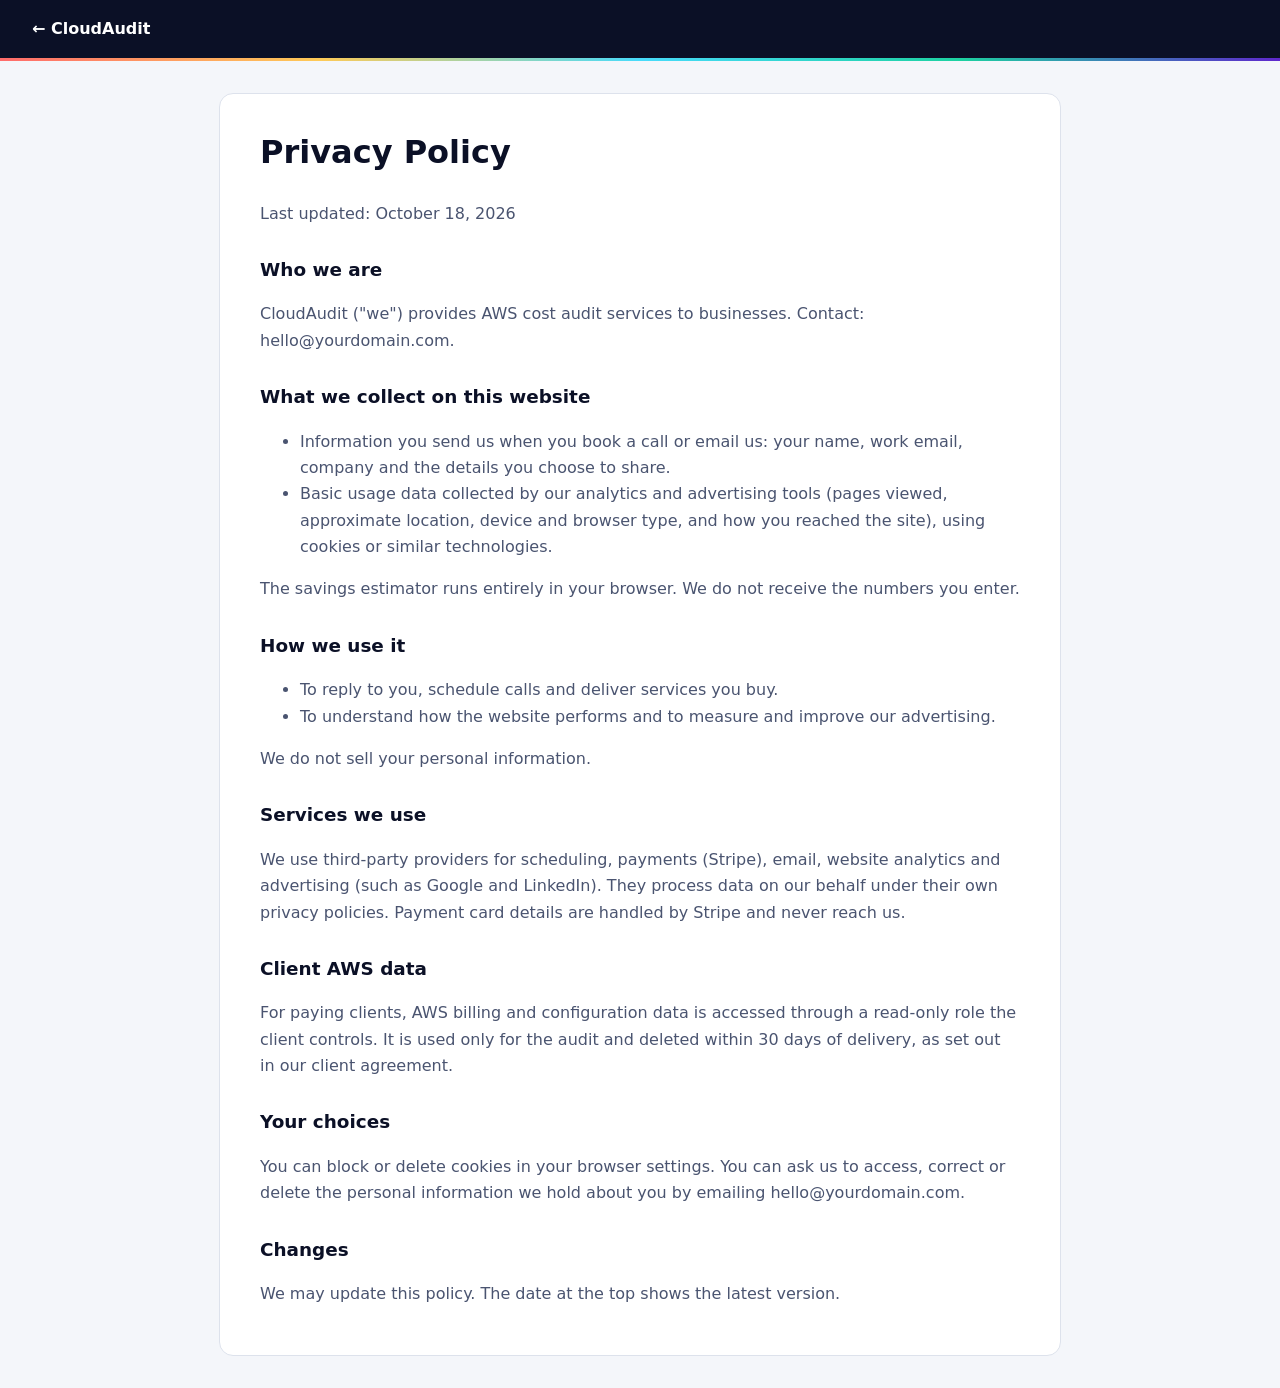
==== public/privacy.html @ 5c12034c "Launch CloudAudit website Static landing page (EN/FR/ES, savings estimator, pricing), privacy policy" ====
<!doctype html>
<html lang="en">
<head>
<meta charset="utf-8">
<meta name="viewport" content="width=device-width, initial-scale=1">
<title>Privacy Policy | CloudAudit</title>
<meta name="robots" content="noindex">
<link rel="icon" href="favicon.svg" type="image/svg+xml">
<style>
:root { --bg: #f4f6fa; --surface: #fff; --ink: #0b1026; --soft: #4a5470; --line: #dde2ec; --navy: #0b1026; }
@media (prefers-color-scheme: dark) { :root { --bg: #080c1f; --surface: #111836; --ink: #eef1f8; --soft: #a7b0c8; --line: #252f57; --navy: #0d1330; color-scheme: dark; } }
body { margin: 0; background: var(--bg); color: var(--ink); font-family: "Segoe UI", system-ui, -apple-system, Roboto, Arial, sans-serif; line-height: 1.65; }
header { background: var(--navy); color: #fff; padding: 16px clamp(16px, 4vw, 32px); border-bottom: 3px solid transparent; border-image: linear-gradient(90deg, #ff6b6b, #feca57, #48dbfb, #1dd1a1, #5f27cd) 1; }
header a { color: #fff; font-weight: 700; text-decoration: none; }
main { max-width: 760px; margin: 32px auto; padding: 32px clamp(16px, 4vw, 40px); background: var(--surface); border: 1px solid var(--line); border-radius: 14px; }
h1 { margin-top: 0; font-size: 2rem; } h2 { font-size: 1.15rem; margin-top: 28px; }
p, li { color: var(--soft); }
a { color: inherit; }
</style>
</head>
<body>
<header><a href="index.html">← CloudAudit</a></header>
<main>
<h1>Privacy Policy</h1>
<p>Last updated: October 18, 2026</p>

<h2>Who we are</h2>
<p>CloudAudit ("we") provides AWS cost audit services to businesses. Contact: hello@yourdomain.com.</p>

<h2>What we collect on this website</h2>
<ul>
<li>Information you send us when you book a call or email us: your name, work email, company and the details you choose to share.</li>
<li>Basic usage data collected by our analytics and advertising tools (pages viewed, approximate location, device and browser type, and how you reached the site), using cookies or similar technologies.</li>
</ul>
<p>The savings estimator runs entirely in your browser. We do not receive the numbers you enter.</p>

<h2>How we use it</h2>
<ul>
<li>To reply to you, schedule calls and deliver services you buy.</li>
<li>To understand how the website performs and to measure and improve our advertising.</li>
</ul>
<p>We do not sell your personal information.</p>

<h2>Services we use</h2>
<p>We use third-party providers for scheduling, payments (Stripe), email, website analytics and advertising (such as Google and LinkedIn). They process data on our behalf under their own privacy policies. Payment card details are handled by Stripe and never reach us.</p>

<h2>Client AWS data</h2>
<p>For paying clients, AWS billing and configuration data is accessed through a read-only role the client controls. It is used only for the audit and deleted within 30 days of delivery, as set out in our client agreement.</p>

<h2>Your choices</h2>
<p>You can block or delete cookies in your browser settings. You can ask us to access, correct or delete the personal information we hold about you by emailing hello@yourdomain.com.</p>

<h2>Changes</h2>
<p>We may update this policy. The date at the top shows the latest version.</p>
</main>
</body>
</html>
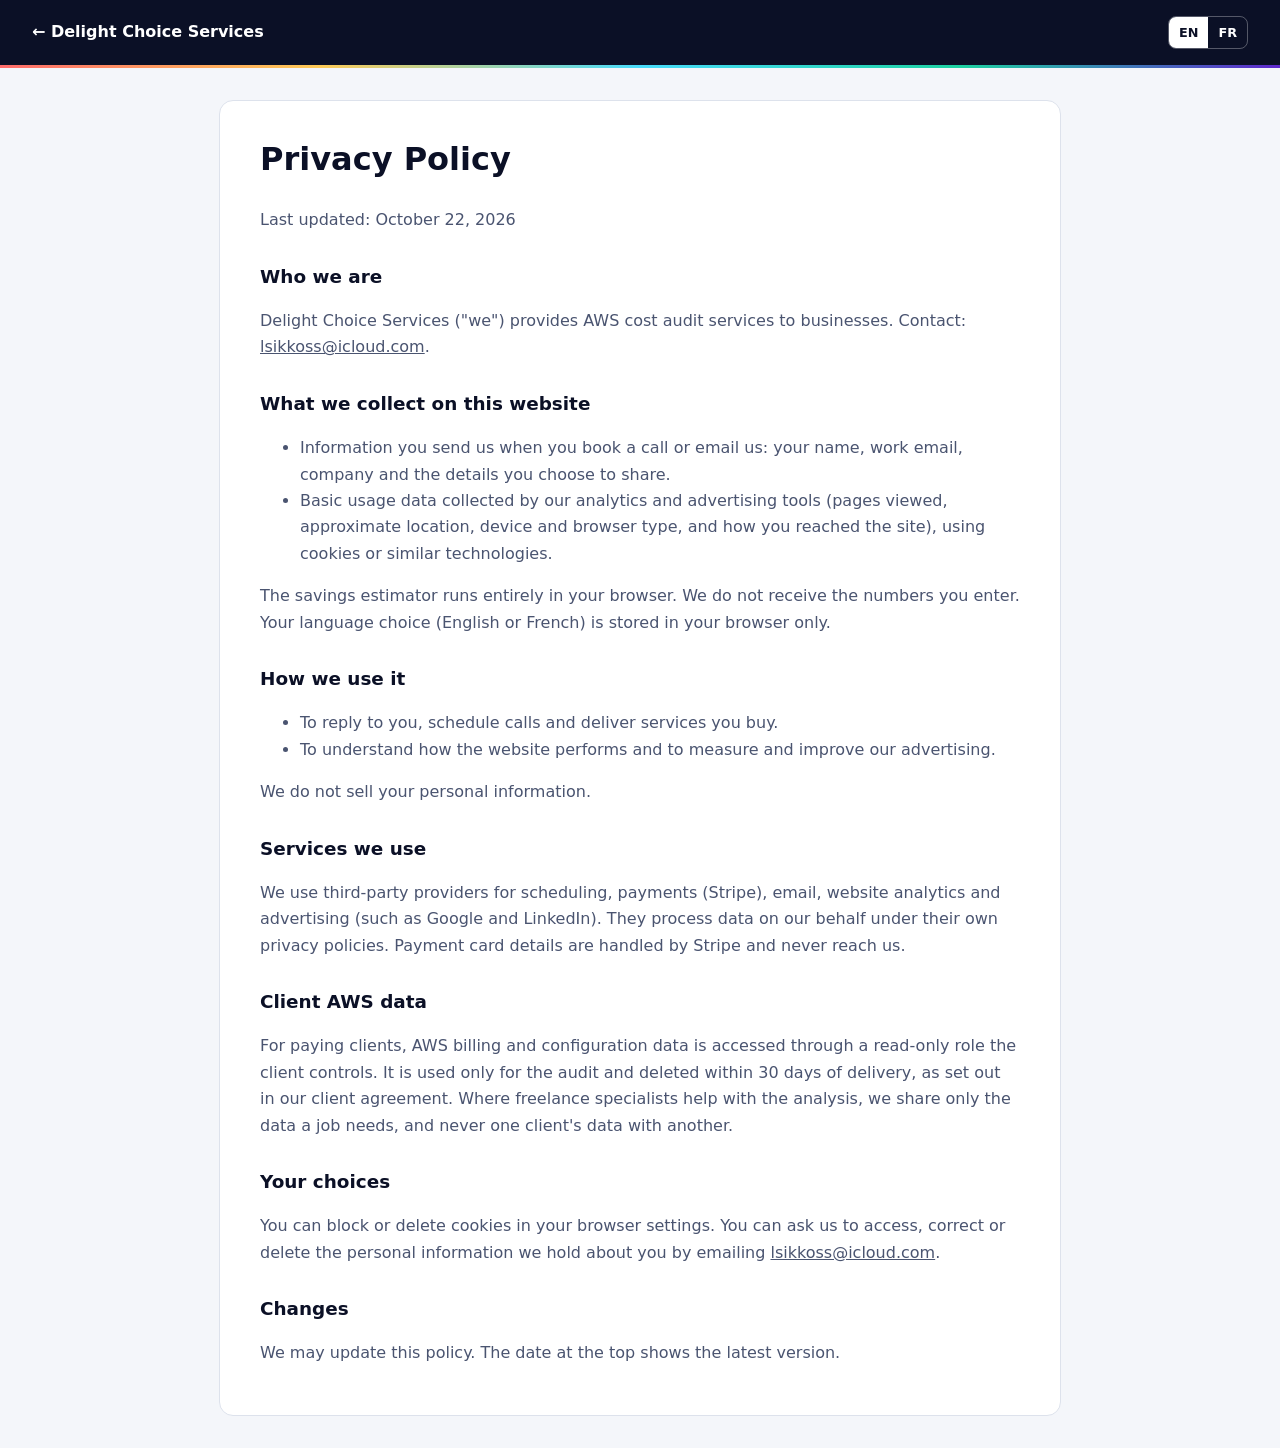
==== commit ee4a52d2: "Rebrand to Delight Choice Services, fix example numbers, add trust page and EN/FR - Rename to Deligh" ====
--- a/public/privacy.html
+++ b/public/privacy.html
@@ -3,7 +3,7 @@
 <head>
 <meta charset="utf-8">
 <meta name="viewport" content="width=device-width, initial-scale=1">
-<title>Privacy Policy | CloudAudit</title>
+<title>Privacy Policy | Delight Choice Services</title>
 <meta name="robots" content="noindex">
 <link rel="icon" href="favicon.svg" type="image/svg+xml">
 <style>
@@ -11,7 +11,12 @@
 @media (prefers-color-scheme: dark) { :root { --bg: #080c1f; --surface: #111836; --ink: #eef1f8; --soft: #a7b0c8; --line: #252f57; --navy: #0d1330; color-scheme: dark; } }
 body { margin: 0; background: var(--bg); color: var(--ink); font-family: "Segoe UI", system-ui, -apple-system, Roboto, Arial, sans-serif; line-height: 1.65; }
 header { background: var(--navy); color: #fff; padding: 16px clamp(16px, 4vw, 32px); border-bottom: 3px solid transparent; border-image: linear-gradient(90deg, #ff6b6b, #feca57, #48dbfb, #1dd1a1, #5f27cd) 1; }
+header { display: flex; justify-content: space-between; align-items: center; gap: 12px; }
 header a { color: #fff; font-weight: 700; text-decoration: none; }
+.lang { display: flex; border: 1px solid rgba(255,255,255,.3); border-radius: 8px; overflow: hidden; }
+.lang button { padding: 5px 10px; border: 0; cursor: pointer; font: inherit; font-weight: 700; font-size: .8rem; background: transparent; color: #fff; }
+.lang button[aria-pressed="true"] { background: #fff; color: var(--navy); }
+[hidden] { display: none !important; }
 main { max-width: 760px; margin: 32px auto; padding: 32px clamp(16px, 4vw, 40px); background: var(--surface); border: 1px solid var(--line); border-radius: 14px; }
 h1 { margin-top: 0; font-size: 2rem; } h2 { font-size: 1.15rem; margin-top: 28px; }
 p, li { color: var(--soft); }
@@ -19,20 +24,27 @@
 </style>
 </head>
 <body>
-<header><a href="index.html">← CloudAudit</a></header>
+<header>
+  <a href="index.html">← Delight Choice Services</a>
+  <div class="lang" role="group" aria-label="Language">
+    <button type="button" data-lang="en" aria-pressed="true">EN</button>
+    <button type="button" data-lang="fr" aria-pressed="false">FR</button>
+  </div>
+</header>
 <main>
+<div data-lang-block="en">
 <h1>Privacy Policy</h1>
-<p>Last updated: October 18, 2026</p>
+<p>Last updated: October 22, 2026</p>
 
 <h2>Who we are</h2>
-<p>CloudAudit ("we") provides AWS cost audit services to businesses. Contact: hello@yourdomain.com.</p>
+<p>Delight Choice Services ("we") provides AWS cost audit services to businesses. Contact: <a href="mailto:lsikkoss@icloud.com">lsikkoss@icloud.com</a>.</p>
 
 <h2>What we collect on this website</h2>
 <ul>
 <li>Information you send us when you book a call or email us: your name, work email, company and the details you choose to share.</li>
 <li>Basic usage data collected by our analytics and advertising tools (pages viewed, approximate location, device and browser type, and how you reached the site), using cookies or similar technologies.</li>
 </ul>
-<p>The savings estimator runs entirely in your browser. We do not receive the numbers you enter.</p>
+<p>The savings estimator runs entirely in your browser. We do not receive the numbers you enter. Your language choice (English or French) is stored in your browser only.</p>
 
 <h2>How we use it</h2>
 <ul>
@@ -45,13 +57,61 @@
 <p>We use third-party providers for scheduling, payments (Stripe), email, website analytics and advertising (such as Google and LinkedIn). They process data on our behalf under their own privacy policies. Payment card details are handled by Stripe and never reach us.</p>
 
 <h2>Client AWS data</h2>
-<p>For paying clients, AWS billing and configuration data is accessed through a read-only role the client controls. It is used only for the audit and deleted within 30 days of delivery, as set out in our client agreement.</p>
+<p>For paying clients, AWS billing and configuration data is accessed through a read-only role the client controls. It is used only for the audit and deleted within 30 days of delivery, as set out in our client agreement. Where freelance specialists help with the analysis, we share only the data a job needs, and never one client's data with another.</p>
 
 <h2>Your choices</h2>
-<p>You can block or delete cookies in your browser settings. You can ask us to access, correct or delete the personal information we hold about you by emailing hello@yourdomain.com.</p>
+<p>You can block or delete cookies in your browser settings. You can ask us to access, correct or delete the personal information we hold about you by emailing <a href="mailto:lsikkoss@icloud.com">lsikkoss@icloud.com</a>.</p>
 
 <h2>Changes</h2>
 <p>We may update this policy. The date at the top shows the latest version.</p>
+</div>
+
+<div data-lang-block="fr" hidden>
+<h1>Politique de confidentialité</h1>
+<p>Dernière mise à jour : 22 octobre 2026</p>
+
+<h2>Qui nous sommes</h2>
+<p>Delight Choice Services (« nous ») fournit des audits de coûts AWS aux entreprises. Contact : <a href="mailto:lsikkoss@icloud.com">lsikkoss@icloud.com</a>.</p>
+
+<h2>Ce que nous collectons sur ce site</h2>
+<ul>
+<li>Les informations que vous nous envoyez lorsque vous réservez un appel ou nous écrivez : votre nom, votre courriel professionnel, votre entreprise et les détails que vous choisissez de partager.</li>
+<li>Des données d'usage de base collectées par nos outils d'analyse et de publicité (pages consultées, localisation approximative, type d'appareil et de navigateur, et provenance de votre visite), au moyen de témoins (cookies) ou de technologies similaires.</li>
+</ul>
+<p>L'outil d'estimation des économies fonctionne entièrement dans votre navigateur. Nous ne recevons pas les chiffres que vous saisissez. Votre choix de langue (anglais ou français) est conservé uniquement dans votre navigateur.</p>
+
+<h2>Comment nous l'utilisons</h2>
+<ul>
+<li>Pour vous répondre, planifier des appels et fournir les services que vous achetez.</li>
+<li>Pour comprendre les performances du site et mesurer et améliorer notre publicité.</li>
+</ul>
+<p>Nous ne vendons pas vos renseignements personnels.</p>
+
+<h2>Services que nous utilisons</h2>
+<p>Nous faisons appel à des fournisseurs tiers pour la planification, les paiements (Stripe), le courriel, l'analyse du site et la publicité (par exemple Google et LinkedIn). Ils traitent les données en notre nom selon leurs propres politiques de confidentialité. Les données de carte de paiement sont gérées par Stripe et ne nous parviennent jamais.</p>
+
+<h2>Données AWS des clients</h2>
+<p>Pour les clients payants, les données de facturation et de configuration AWS sont consultées au moyen d'un rôle en lecture seule que le client contrôle. Elles servent uniquement à l'audit et sont supprimées dans les 30 jours suivant la livraison, comme le prévoit notre contrat client. Lorsque des spécialistes indépendants participent à l'analyse, nous ne partageons que les données nécessaires à la mission, et jamais les données d'un client avec un autre.</p>
+
+<h2>Vos choix</h2>
+<p>Vous pouvez bloquer ou supprimer les témoins dans les paramètres de votre navigateur. Vous pouvez demander l'accès, la correction ou la suppression des renseignements personnels que nous détenons à votre sujet en écrivant à <a href="mailto:lsikkoss@icloud.com">lsikkoss@icloud.com</a>.</p>
+
+<h2>Modifications</h2>
+<p>Nous pouvons mettre à jour cette politique. La date en haut indique la dernière version.</p>
+</div>
 </main>
+<script>
+function setLang(l) {
+  if (l !== "fr") l = "en";
+  document.documentElement.lang = l;
+  document.querySelectorAll("[data-lang-block]").forEach(d => d.hidden = d.dataset.langBlock !== l);
+  document.querySelectorAll(".lang button").forEach(b => b.setAttribute("aria-pressed", String(b.dataset.lang === l)));
+  try { localStorage.setItem("site-lang", l); } catch (e) {}
+}
+document.querySelectorAll(".lang button").forEach(b => b.addEventListener("click", () => setLang(b.dataset.lang)));
+let saved = (navigator.language || "en").toLowerCase().startsWith("fr") ? "fr" : "en";
+try { saved = localStorage.getItem("site-lang") || saved; } catch (e) {}
+setLang(saved);
+</script>
 </body>
 </html>
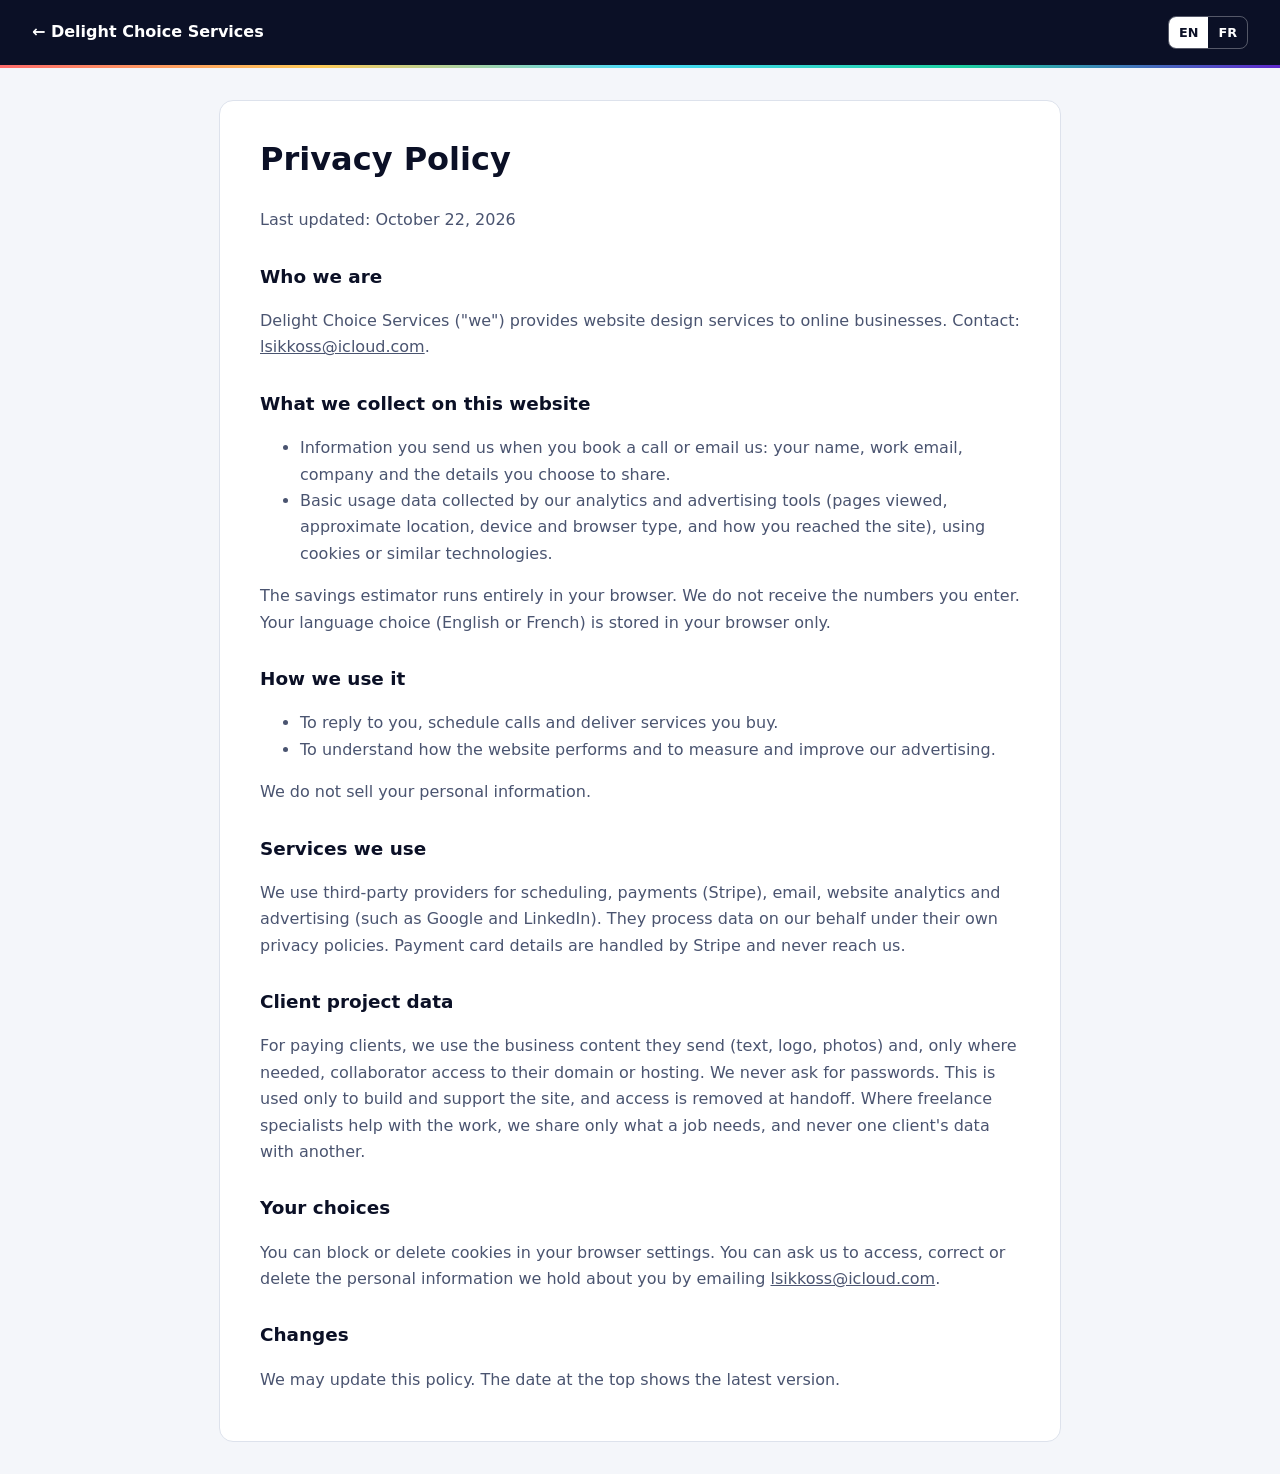
==== commit 693b69ef: "Pivot site to website design: packages, trust page, privacy, docs; remove AWS role files Co-Authored" ====
--- a/public/privacy.html
+++ b/public/privacy.html
@@ -37,7 +37,7 @@
 <p>Last updated: October 22, 2026</p>
 
 <h2>Who we are</h2>
-<p>Delight Choice Services ("we") provides AWS cost audit services to businesses. Contact: <a href="mailto:lsikkoss@icloud.com">lsikkoss@icloud.com</a>.</p>
+<p>Delight Choice Services ("we") provides website design services to online businesses. Contact: <a href="mailto:lsikkoss@icloud.com">lsikkoss@icloud.com</a>.</p>
 
 <h2>What we collect on this website</h2>
 <ul>
@@ -56,8 +56,8 @@
 <h2>Services we use</h2>
 <p>We use third-party providers for scheduling, payments (Stripe), email, website analytics and advertising (such as Google and LinkedIn). They process data on our behalf under their own privacy policies. Payment card details are handled by Stripe and never reach us.</p>
 
-<h2>Client AWS data</h2>
-<p>For paying clients, AWS billing and configuration data is accessed through a read-only role the client controls. It is used only for the audit and deleted within 30 days of delivery, as set out in our client agreement. Where freelance specialists help with the analysis, we share only the data a job needs, and never one client's data with another.</p>
+<h2>Client project data</h2>
+<p>For paying clients, we use the business content they send (text, logo, photos) and, only where needed, collaborator access to their domain or hosting. We never ask for passwords. This is used only to build and support the site, and access is removed at handoff. Where freelance specialists help with the work, we share only what a job needs, and never one client's data with another.</p>
 
 <h2>Your choices</h2>
 <p>You can block or delete cookies in your browser settings. You can ask us to access, correct or delete the personal information we hold about you by emailing <a href="mailto:lsikkoss@icloud.com">lsikkoss@icloud.com</a>.</p>
@@ -71,7 +71,7 @@
 <p>Dernière mise à jour : 22 octobre 2026</p>
 
 <h2>Qui nous sommes</h2>
-<p>Delight Choice Services (« nous ») fournit des audits de coûts AWS aux entreprises. Contact : <a href="mailto:lsikkoss@icloud.com">lsikkoss@icloud.com</a>.</p>
+<p>Delight Choice Services (« nous ») fournit des services de conception de sites web aux entreprises en ligne. Contact : <a href="mailto:lsikkoss@icloud.com">lsikkoss@icloud.com</a>.</p>
 
 <h2>Ce que nous collectons sur ce site</h2>
 <ul>
@@ -90,8 +90,8 @@
 <h2>Services que nous utilisons</h2>
 <p>Nous faisons appel à des fournisseurs tiers pour la planification, les paiements (Stripe), le courriel, l'analyse du site et la publicité (par exemple Google et LinkedIn). Ils traitent les données en notre nom selon leurs propres politiques de confidentialité. Les données de carte de paiement sont gérées par Stripe et ne nous parviennent jamais.</p>
 
-<h2>Données AWS des clients</h2>
-<p>Pour les clients payants, les données de facturation et de configuration AWS sont consultées au moyen d'un rôle en lecture seule que le client contrôle. Elles servent uniquement à l'audit et sont supprimées dans les 30 jours suivant la livraison, comme le prévoit notre contrat client. Lorsque des spécialistes indépendants participent à l'analyse, nous ne partageons que les données nécessaires à la mission, et jamais les données d'un client avec un autre.</p>
+<h2>Données de projet des clients</h2>
+<p>Pour les clients payants, nous utilisons le contenu d'entreprise qu'ils nous envoient (textes, logo, photos) et, seulement au besoin, un accès de collaborateur à leur domaine ou hébergement. Nous ne demandons jamais de mots de passe. Ces données servent uniquement à construire et à soutenir le site, et l'accès est retiré à la remise. Lorsque des spécialistes indépendants participent au travail, nous ne partageons que ce dont une tâche a besoin, et jamais les données d'un client avec un autre.</p>
 
 <h2>Vos choix</h2>
 <p>Vous pouvez bloquer ou supprimer les témoins dans les paramètres de votre navigateur. Vous pouvez demander l'accès, la correction ou la suppression des renseignements personnels que nous détenons à votre sujet en écrivant à <a href="mailto:lsikkoss@icloud.com">lsikkoss@icloud.com</a>.</p>
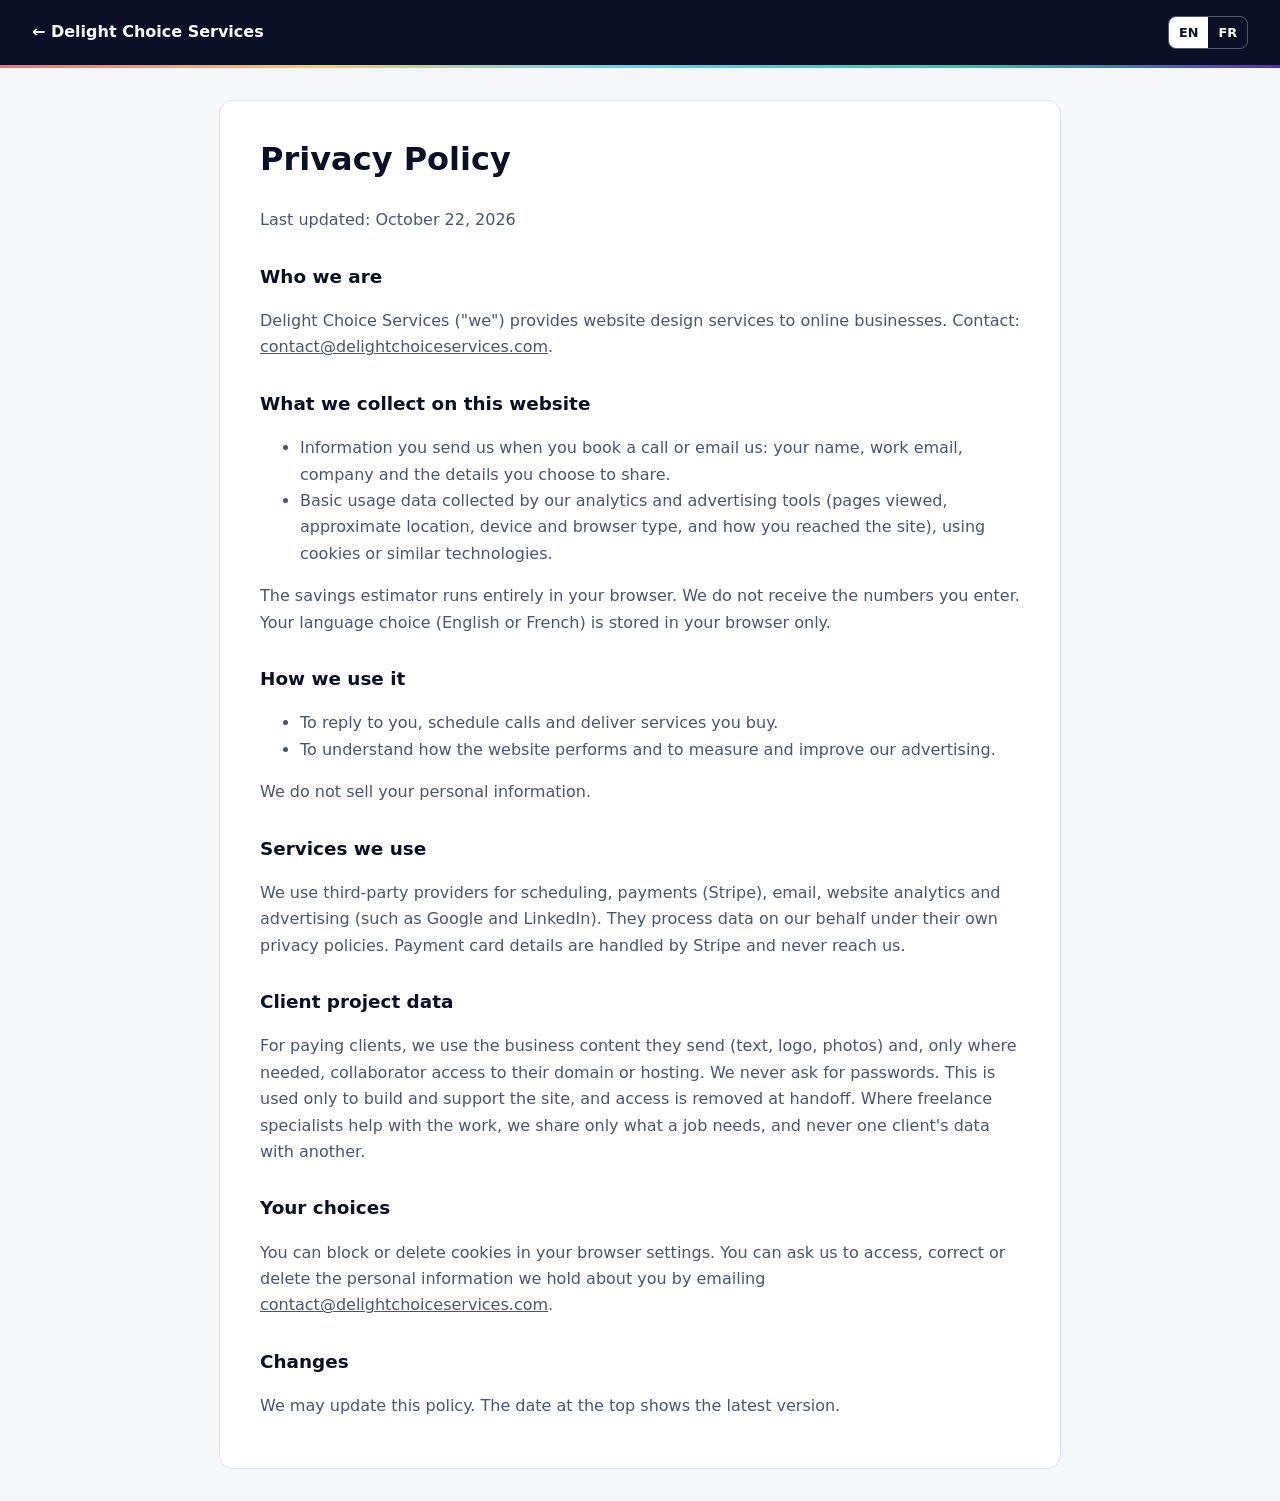
==== commit 77dc1e8d: "Use contact@delightchoiceservices.com as the business email Co-Authored-By: Claude Sonnet 5.5 <norep" ====
--- a/public/privacy.html
+++ b/public/privacy.html
@@ -37,7 +37,7 @@
 <p>Last updated: October 22, 2026</p>
 
 <h2>Who we are</h2>
-<p>Delight Choice Services ("we") provides website design services to online businesses. Contact: <a href="mailto:lsikkoss@icloud.com">lsikkoss@icloud.com</a>.</p>
+<p>Delight Choice Services ("we") provides website design services to online businesses. Contact: <a href="mailto:contact@delightchoiceservices.com">contact@delightchoiceservices.com</a>.</p>
 
 <h2>What we collect on this website</h2>
 <ul>
@@ -60,7 +60,7 @@
 <p>For paying clients, we use the business content they send (text, logo, photos) and, only where needed, collaborator access to their domain or hosting. We never ask for passwords. This is used only to build and support the site, and access is removed at handoff. Where freelance specialists help with the work, we share only what a job needs, and never one client's data with another.</p>
 
 <h2>Your choices</h2>
-<p>You can block or delete cookies in your browser settings. You can ask us to access, correct or delete the personal information we hold about you by emailing <a href="mailto:lsikkoss@icloud.com">lsikkoss@icloud.com</a>.</p>
+<p>You can block or delete cookies in your browser settings. You can ask us to access, correct or delete the personal information we hold about you by emailing <a href="mailto:contact@delightchoiceservices.com">contact@delightchoiceservices.com</a>.</p>
 
 <h2>Changes</h2>
 <p>We may update this policy. The date at the top shows the latest version.</p>
@@ -71,7 +71,7 @@
 <p>Dernière mise à jour : 22 octobre 2026</p>
 
 <h2>Qui nous sommes</h2>
-<p>Delight Choice Services (« nous ») fournit des services de conception de sites web aux entreprises en ligne. Contact : <a href="mailto:lsikkoss@icloud.com">lsikkoss@icloud.com</a>.</p>
+<p>Delight Choice Services (« nous ») fournit des services de conception de sites web aux entreprises en ligne. Contact : <a href="mailto:contact@delightchoiceservices.com">contact@delightchoiceservices.com</a>.</p>
 
 <h2>Ce que nous collectons sur ce site</h2>
 <ul>
@@ -94,7 +94,7 @@
 <p>Pour les clients payants, nous utilisons le contenu d'entreprise qu'ils nous envoient (textes, logo, photos) et, seulement au besoin, un accès de collaborateur à leur domaine ou hébergement. Nous ne demandons jamais de mots de passe. Ces données servent uniquement à construire et à soutenir le site, et l'accès est retiré à la remise. Lorsque des spécialistes indépendants participent au travail, nous ne partageons que ce dont une tâche a besoin, et jamais les données d'un client avec un autre.</p>
 
 <h2>Vos choix</h2>
-<p>Vous pouvez bloquer ou supprimer les témoins dans les paramètres de votre navigateur. Vous pouvez demander l'accès, la correction ou la suppression des renseignements personnels que nous détenons à votre sujet en écrivant à <a href="mailto:lsikkoss@icloud.com">lsikkoss@icloud.com</a>.</p>
+<p>Vous pouvez bloquer ou supprimer les témoins dans les paramètres de votre navigateur. Vous pouvez demander l'accès, la correction ou la suppression des renseignements personnels que nous détenons à votre sujet en écrivant à <a href="mailto:contact@delightchoiceservices.com">contact@delightchoiceservices.com</a>.</p>
 
 <h2>Modifications</h2>
 <p>Nous pouvons mettre à jour cette politique. La date en haut indique la dernière version.</p>
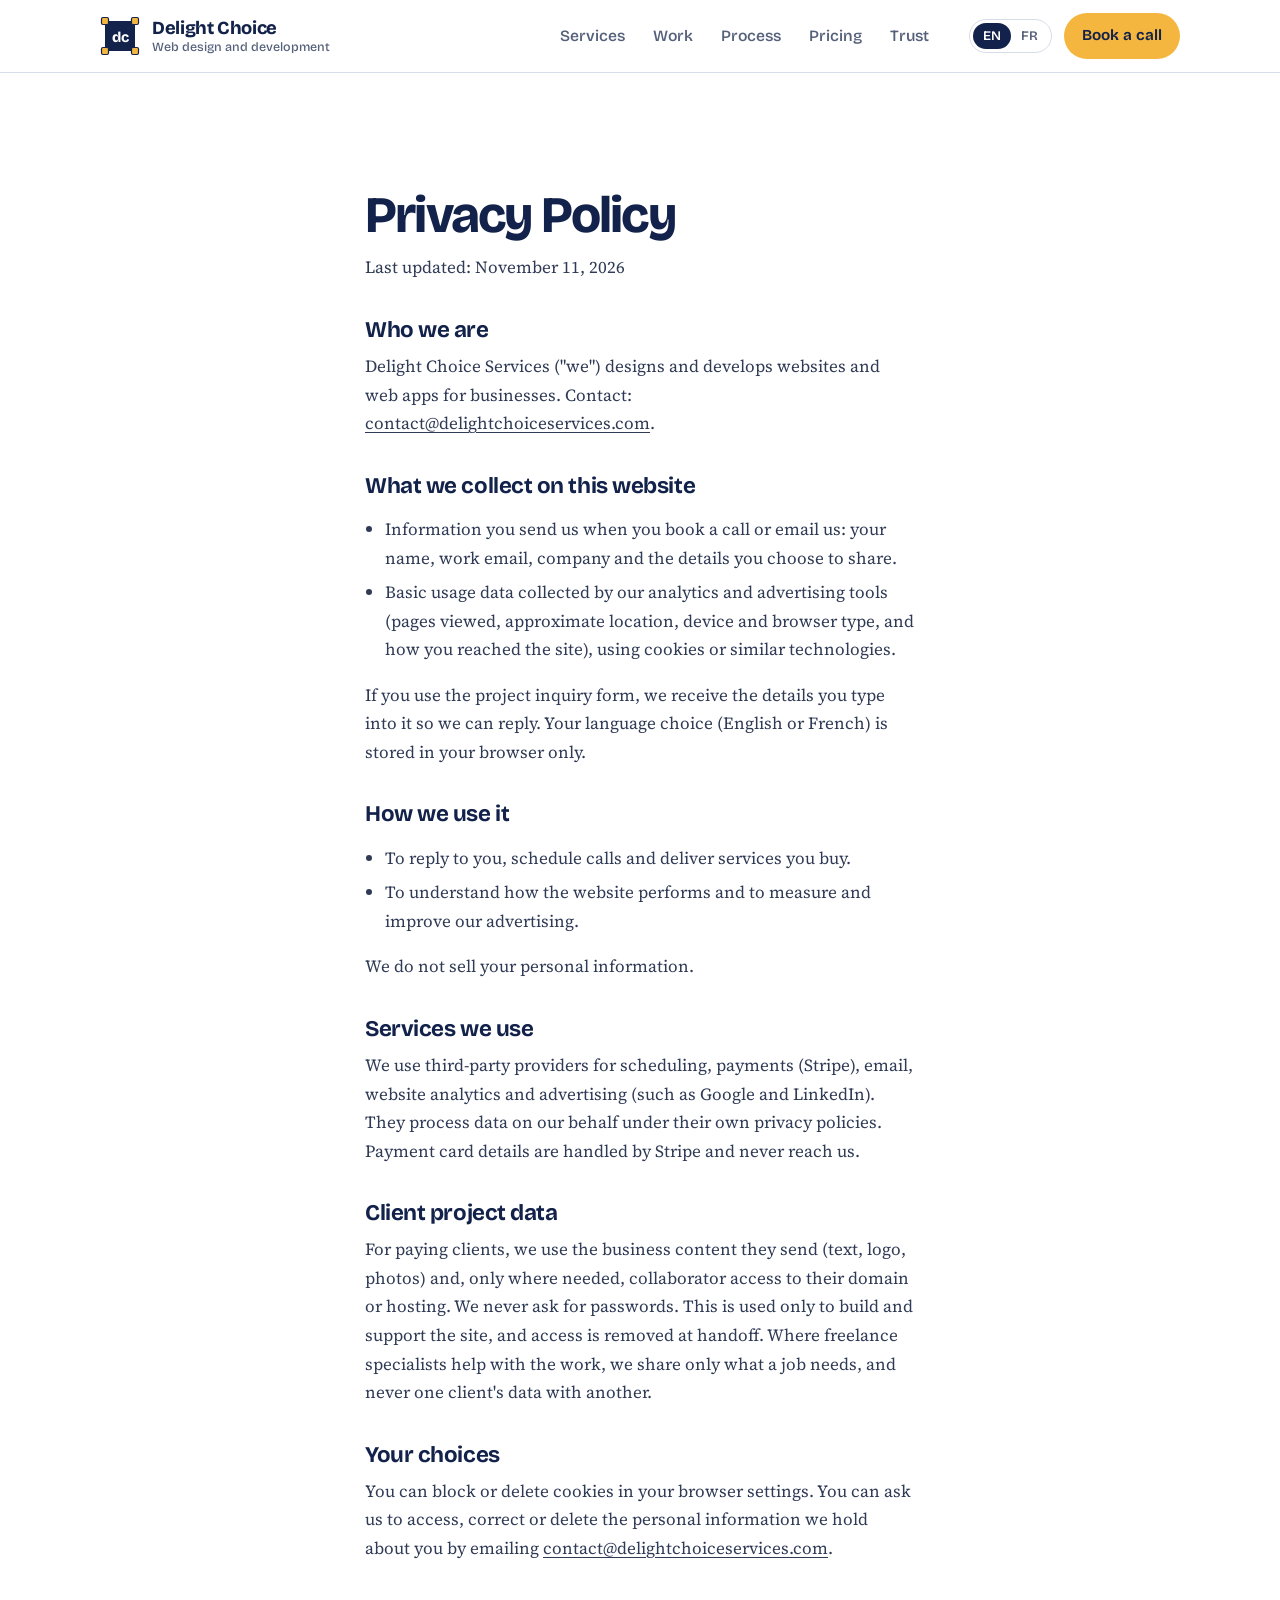
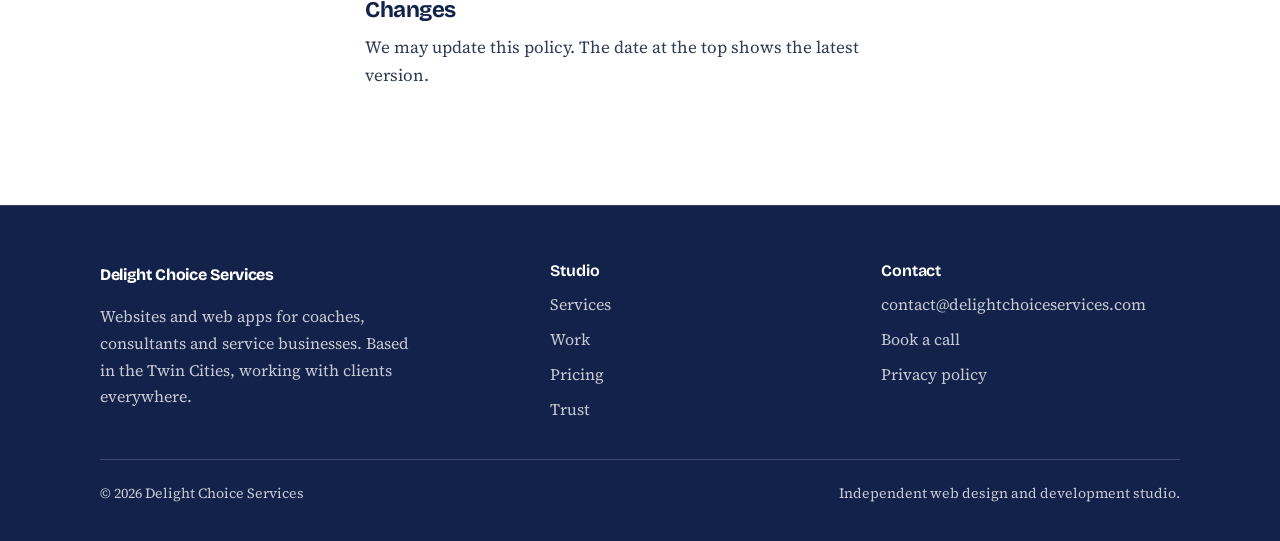
==== commit 6a587a22: "Redesign site as a web design and development studio New identity (logo mark, Bricolage Grotesque + " ====
--- a/public/privacy.html
+++ b/public/privacy.html
@@ -1,50 +1,57 @@
 <!doctype html>
 <html lang="en">
 <head>
+<title>Privacy Policy | Delight Choice Services</title>
+<meta name="description" content="Privacy policy for Delight Choice Services.">
 <meta charset="utf-8">
-<meta name="viewport" content="width=device-width, initial-scale=1">
-<title>Privacy Policy | Delight Choice Services</title>
-<meta name="robots" content="noindex">
+<meta name="viewport" content="width=device-width, initial-scale=1, viewport-fit=cover">
+<meta name="theme-color" content="#13224a">
 <link rel="icon" href="favicon.svg" type="image/svg+xml">
-<style>
-:root { --bg: #f4f6fa; --surface: #fff; --ink: #0b1026; --soft: #4a5470; --line: #dde2ec; --navy: #0b1026; }
-@media (prefers-color-scheme: dark) { :root { --bg: #080c1f; --surface: #111836; --ink: #eef1f8; --soft: #a7b0c8; --line: #252f57; --navy: #0d1330; color-scheme: dark; } }
-body { margin: 0; background: var(--bg); color: var(--ink); font-family: "Segoe UI", system-ui, -apple-system, Roboto, Arial, sans-serif; line-height: 1.65; }
-header { background: var(--navy); color: #fff; padding: 16px clamp(16px, 4vw, 32px); border-bottom: 3px solid transparent; border-image: linear-gradient(90deg, #ff6b6b, #feca57, #48dbfb, #1dd1a1, #5f27cd) 1; }
-header { display: flex; justify-content: space-between; align-items: center; gap: 12px; }
-header a { color: #fff; font-weight: 700; text-decoration: none; }
-.lang { display: flex; border: 1px solid rgba(255,255,255,.3); border-radius: 8px; overflow: hidden; }
-.lang button { padding: 5px 10px; border: 0; cursor: pointer; font: inherit; font-weight: 700; font-size: .8rem; background: transparent; color: #fff; }
-.lang button[aria-pressed="true"] { background: #fff; color: var(--navy); }
-[hidden] { display: none !important; }
-main { max-width: 760px; margin: 32px auto; padding: 32px clamp(16px, 4vw, 40px); background: var(--surface); border: 1px solid var(--line); border-radius: 14px; }
-h1 { margin-top: 0; font-size: 2rem; } h2 { font-size: 1.15rem; margin-top: 28px; }
-p, li { color: var(--soft); }
-a { color: inherit; }
-</style>
+<link rel="preconnect" href="https://fonts.googleapis.com">
+<link rel="preconnect" href="https://fonts.gstatic.com" crossorigin>
+<link rel="stylesheet" href="https://fonts.googleapis.com/css2?family=Bricolage+Grotesque:opsz,wght@12..96,450..800&family=Source+Serif+4:opsz,wght@8..60,400;8..60,600&display=swap">
+<link rel="stylesheet" href="assets/site.css">
 </head>
 <body>
-<header>
-  <a href="index.html">← Delight Choice Services</a>
-  <div class="lang" role="group" aria-label="Language">
-    <button type="button" data-lang="en" aria-pressed="true">EN</button>
-    <button type="button" data-lang="fr" aria-pressed="false">FR</button>
+<a class="skip" href="#main" data-i18n="skip">Skip to content</a>
+<header class="site-head">
+  <div class="wrap">
+    <a class="brand" href="index.html" aria-label="Delight Choice Services home">
+      <svg class="brand-mark" viewBox="0 0 40 40" aria-hidden="true"><rect x="5" y="5" width="30" height="30" rx="4" fill="#13224a"/><text x="20" y="25.5" text-anchor="middle" font-family="Bricolage Grotesque, Segoe UI, sans-serif" font-weight="750" font-size="14.5" fill="#fff">dc</text><g fill="#f4b63f" stroke="#13224a" stroke-width="1.2"><rect x="1.5" y="1.5" width="7" height="7" rx="1.5"/><rect x="31.5" y="1.5" width="7" height="7" rx="1.5"/><rect x="1.5" y="31.5" width="7" height="7" rx="1.5"/><rect x="31.5" y="31.5" width="7" height="7" rx="1.5"/></g></svg>
+      <span class="brand-name">Delight Choice<span data-i18n="brand_sub">Web design and development</span></span>
+    </a>
+    <nav class="main-nav" aria-label="Main">
+      <a href="index.html#services" data-i18n="nav_services">Services</a>
+      <a href="index.html#work" data-i18n="nav_work">Work</a>
+      <a href="index.html#process" data-i18n="nav_process">Process</a>
+      <a href="index.html#pricing" data-i18n="nav_pricing">Pricing</a>
+      <a href="trust.html" data-i18n="nav_trust">Trust</a>
+    </nav>
+    <div class="head-actions">
+      <div class="lang-switch" role="group" aria-label="Language">
+        <button type="button" data-lang="en" aria-pressed="true">EN</button>
+        <button type="button" data-lang="fr" aria-pressed="false">FR</button>
+      </div>
+      <a class="btn sm" data-book href="index.html#contact" data-i18n="nav_book">Book a call</a>
+    </div>
   </div>
 </header>
-<main>
+
+<main id="main" class="band">
+  <div class="wrap prose">
 <div data-lang-block="en">
 <h1>Privacy Policy</h1>
-<p>Last updated: October 22, 2026</p>
+<p>Last updated: November 11, 2026</p>
 
 <h2>Who we are</h2>
-<p>Delight Choice Services ("we") provides website design services to online businesses. Contact: <a href="mailto:contact@delightchoiceservices.com">contact@delightchoiceservices.com</a>.</p>
+<p>Delight Choice Services ("we") designs and develops websites and web apps for businesses. Contact: <a href="mailto:contact@delightchoiceservices.com">contact@delightchoiceservices.com</a>.</p>
 
 <h2>What we collect on this website</h2>
 <ul>
 <li>Information you send us when you book a call or email us: your name, work email, company and the details you choose to share.</li>
 <li>Basic usage data collected by our analytics and advertising tools (pages viewed, approximate location, device and browser type, and how you reached the site), using cookies or similar technologies.</li>
 </ul>
-<p>The savings estimator runs entirely in your browser. We do not receive the numbers you enter. Your language choice (English or French) is stored in your browser only.</p>
+<p>If you use the project inquiry form, we receive the details you type into it so we can reply. Your language choice (English or French) is stored in your browser only.</p>
 
 <h2>How we use it</h2>
 <ul>
@@ -68,17 +75,17 @@
 
 <div data-lang-block="fr" hidden>
 <h1>Politique de confidentialité</h1>
-<p>Dernière mise à jour : 22 octobre 2026</p>
+<p>Dernière mise à jour : 11 novembre 2026</p>
 
 <h2>Qui nous sommes</h2>
-<p>Delight Choice Services (« nous ») fournit des services de conception de sites web aux entreprises en ligne. Contact : <a href="mailto:contact@delightchoiceservices.com">contact@delightchoiceservices.com</a>.</p>
+<p>Delight Choice Services (« nous ») conçoit et développe des sites et des applications web pour les entreprises. Contact : <a href="mailto:contact@delightchoiceservices.com">contact@delightchoiceservices.com</a>.</p>
 
 <h2>Ce que nous collectons sur ce site</h2>
 <ul>
 <li>Les informations que vous nous envoyez lorsque vous réservez un appel ou nous écrivez : votre nom, votre courriel professionnel, votre entreprise et les détails que vous choisissez de partager.</li>
 <li>Des données d'usage de base collectées par nos outils d'analyse et de publicité (pages consultées, localisation approximative, type d'appareil et de navigateur, et provenance de votre visite), au moyen de témoins (cookies) ou de technologies similaires.</li>
 </ul>
-<p>L'outil d'estimation des économies fonctionne entièrement dans votre navigateur. Nous ne recevons pas les chiffres que vous saisissez. Votre choix de langue (anglais ou français) est conservé uniquement dans votre navigateur.</p>
+<p>Si vous utilisez le formulaire de demande de projet, nous recevons les détails que vous y saisissez afin de vous répondre. Votre choix de langue (anglais ou français) est conservé uniquement dans votre navigateur.</p>
 
 <h2>Comment nous l'utilisons</h2>
 <ul>
@@ -99,19 +106,25 @@
 <h2>Modifications</h2>
 <p>Nous pouvons mettre à jour cette politique. La date en haut indique la dernière version.</p>
 </div>
+  </div>
 </main>
-<script>
-function setLang(l) {
-  if (l !== "fr") l = "en";
-  document.documentElement.lang = l;
-  document.querySelectorAll("[data-lang-block]").forEach(d => d.hidden = d.dataset.langBlock !== l);
-  document.querySelectorAll(".lang button").forEach(b => b.setAttribute("aria-pressed", String(b.dataset.lang === l)));
-  try { localStorage.setItem("site-lang", l); } catch (e) {}
-}
-document.querySelectorAll(".lang button").forEach(b => b.addEventListener("click", () => setLang(b.dataset.lang)));
-let saved = (navigator.language || "en").toLowerCase().startsWith("fr") ? "fr" : "en";
-try { saved = localStorage.getItem("site-lang") || saved; } catch (e) {}
-setLang(saved);
-</script>
+
+<footer class="site-foot on-navy">
+  <div class="wrap">
+    <div class="foot-top">
+      <div>
+        <p class="foot-brand" data-brand>Delight Choice Services</p>
+        <p data-i18n="ft_line">Websites and web apps for coaches, consultants and service businesses. Based in the Twin Cities, working with clients everywhere.</p>
+      </div>
+      <div class="foot-col"><h3 data-i18n="ft_studio">Studio</h3><a href="index.html#services" data-i18n="nav_services">Services</a><a href="index.html#work" data-i18n="nav_work">Work</a><a href="index.html#pricing" data-i18n="nav_pricing">Pricing</a><a href="trust.html" data-i18n="nav_trust">Trust</a></div>
+      <div class="foot-col"><h3 data-i18n="ft_contact">Contact</h3><a data-email href="mailto:contact@delightchoiceservices.com">contact@delightchoiceservices.com</a><a data-book href="index.html#contact" data-i18n="nav_book">Book a call</a><a href="privacy.html" data-i18n="ft_privacy">Privacy policy</a></div>
+    </div>
+    <div class="foot-bottom"><span>© <span data-year>2026</span> Delight Choice Services</span><span data-i18n="ft_legal">Independent web design and development studio.</span></div>
+  </div>
+</footer>
+
+<script src="assets/config.js"></script>
+<script>window.I18N_FR = { __title: "Politique de confidentialité | Delight Choice Services" };</script>
+<script src="assets/site.js"></script>
 </body>
 </html>
--- a/public/assets/site.css
+++ b/public/assets/site.css
@@ -0,0 +1,276 @@
+/* Delight Choice Services — studio identity
+   Navy and white carry the brand; marigold is the only action color;
+   blueprint blue appears only where we show work in progress (wireframes, focus).
+   Bricolage Grotesque for headings, Source Serif 4 for reading. */
+:root {
+  --navy: #13224a;
+  --navy-2: #1d3166;
+  --white: #ffffff;
+  --mist: #edf1f7;
+  --line: #d6dce8;
+  --slate: #55607a;
+  --ink: #13224a;
+  --marigold: #f4b63f;
+  --marigold-2: #ffc95e;
+  --blueprint: #3d6be0;
+  --display: "Bricolage Grotesque", "Segoe UI", system-ui, sans-serif;
+  --text: "Source Serif 4", Georgia, "Times New Roman", serif;
+  --wrap: 1160px;
+  --gutter: clamp(18px, 4vw, 40px);
+  color-scheme: light;
+}
+* { box-sizing: border-box; }
+html { scroll-behavior: smooth; scroll-padding-top: 84px; }
+body { margin: 0; background: var(--white); color: var(--ink); font-family: var(--text); font-size: 1.0625rem; line-height: 1.68; overflow-x: hidden; }
+img, svg { display: block; max-width: 100%; }
+a { color: inherit; text-underline-offset: 3px; }
+:focus-visible { outline: 3px solid var(--blueprint); outline-offset: 3px; border-radius: 4px; }
+h1, h2, h3 { font-family: var(--display); margin: 0; line-height: 1.08; letter-spacing: -0.02em; text-wrap: balance; }
+h1 { font-size: clamp(2.5rem, 6.2vw, 4.6rem); font-weight: 750; letter-spacing: -0.035em; }
+h2 { font-size: clamp(1.85rem, 3.8vw, 2.8rem); font-weight: 700; }
+h3 { font-size: 1.25rem; font-weight: 650; letter-spacing: -0.01em; }
+p { margin: 0; }
+.wrap { max-width: var(--wrap); margin: 0 auto; padding-inline: var(--gutter); }
+.lede { font-size: clamp(1.1rem, 1.6vw, 1.25rem); color: var(--slate); max-width: 56ch; }
+.muted { color: var(--slate); }
+.small { font-size: .9rem; }
+.skip { position: absolute; left: -999px; top: 8px; background: var(--white); padding: 8px 14px; z-index: 100; }
+.skip:focus { left: 8px; }
+
+/* Buttons */
+.btn { display: inline-flex; align-items: center; justify-content: center; gap: 8px; min-height: 48px; padding: 12px 22px; border-radius: 999px; border: 2px solid transparent;
+  font-family: var(--display); font-weight: 650; font-size: 1rem; text-decoration: none; cursor: pointer; background: var(--marigold); color: var(--navy); transition: background-color .15s; }
+.btn:hover { background: var(--marigold-2); }
+.btn.line { background: transparent; border-color: currentColor; }
+.btn.line:hover { background: rgba(19, 34, 74, .06); }
+.on-navy .btn.line:hover { background: rgba(255, 255, 255, .1); }
+.btn.sm { min-height: 40px; padding: 8px 16px; font-size: .95rem; }
+.btn.block { width: 100%; }
+
+/* Header */
+.site-head { position: sticky; top: 0; z-index: 50; background: rgba(255, 255, 255, .94); backdrop-filter: saturate(1.4) blur(10px); border-bottom: 1px solid var(--line); }
+.site-head .wrap { display: flex; align-items: center; gap: 14px 28px; min-height: 72px; flex-wrap: wrap; padding-block: 10px; }
+.brand { display: inline-flex; align-items: center; gap: 12px; text-decoration: none; }
+.brand-mark { width: 40px; height: 40px; flex: none; }
+.brand-name { font-family: var(--display); font-weight: 750; font-size: 1.15rem; line-height: 1; letter-spacing: -0.02em; }
+.brand-name span { display: block; font-weight: 500; font-size: .78rem; letter-spacing: 0; color: var(--slate); margin-top: 4px; }
+.main-nav { display: flex; gap: 4px; margin-left: auto; }
+.main-nav a { font-family: var(--display); font-weight: 550; font-size: .98rem; text-decoration: none; padding: 8px 12px; border-radius: 8px; color: var(--slate); }
+.main-nav a:hover, .main-nav a[aria-current="page"] { color: var(--navy); background: var(--mist); }
+.head-actions { display: flex; gap: 12px; align-items: center; }
+.lang-switch { display: inline-flex; border: 1px solid var(--line); border-radius: 999px; padding: 3px; }
+.lang-switch button { border: 0; background: transparent; font: 600 .82rem var(--display); color: var(--slate); padding: 5px 10px; border-radius: 999px; cursor: pointer; }
+.lang-switch button[aria-pressed="true"] { background: var(--navy); color: var(--white); }
+
+/* Sections */
+.band { padding-block: clamp(64px, 9vw, 120px); }
+.band.mist { background: var(--mist); }
+.on-navy { background: var(--navy); color: var(--white); --slate: rgba(255, 255, 255, .76); --line: rgba(255, 255, 255, .18); }
+.head { display: grid; gap: 14px; max-width: 760px; margin-bottom: clamp(36px, 5vw, 56px); }
+
+/* Hero */
+.hero { padding-block: clamp(48px, 7vw, 96px) clamp(56px, 8vw, 104px); }
+.hero .wrap { display: grid; grid-template-columns: minmax(0, 1fr) minmax(0, 1.05fr); gap: clamp(32px, 5vw, 64px); align-items: center; }
+.hero-copy { display: grid; gap: 24px; justify-items: start; }
+.hero-ctas { display: flex; gap: 12px; flex-wrap: wrap; }
+.hero-promise { display: flex; gap: 12px; align-items: flex-start; font-size: .98rem; color: var(--slate); max-width: 46ch; padding-top: 6px; }
+.hero-promise svg { flex: none; width: 22px; height: 22px; margin-top: 3px; }
+
+/* The browser frame: the one memorable thing on the page */
+.frame-wrap { display: grid; gap: 12px; }
+.frame { border-radius: 14px; background: var(--white); border: 1px solid var(--line); box-shadow: 0 1px 0 var(--line), 0 30px 60px -30px rgba(19, 34, 74, .45); overflow: hidden; }
+.frame-bar { display: flex; align-items: center; gap: 8px; padding: 10px 14px; background: var(--mist); border-bottom: 1px solid var(--line); }
+.frame-bar i { width: 10px; height: 10px; border-radius: 50%; background: var(--line); }
+.frame-url { margin-left: 8px; flex: 1; font: 500 .78rem var(--display); color: var(--slate); background: var(--white); border-radius: 6px; padding: 4px 10px; white-space: nowrap; overflow: hidden; text-overflow: ellipsis; }
+.frame-foot { display: flex; justify-content: space-between; align-items: center; gap: 12px; flex-wrap: wrap; font-size: .88rem; color: var(--slate); }
+.view-toggle { display: inline-flex; border: 1px solid var(--line); border-radius: 999px; padding: 3px; }
+.view-toggle button { border: 0; background: transparent; font: 600 .82rem var(--display); color: var(--slate); padding: 5px 12px; border-radius: 999px; cursor: pointer; }
+.view-toggle button[aria-pressed="true"] { background: var(--navy); color: var(--white); }
+
+/* Mock site inside the frame. .wire = blueprint state, default = designed state. */
+.mock { --m-bg: #f6f2ea; --m-ink: #23322b; --m-acc: #2f6b52; --m-soft: #6f7d74; position: relative; aspect-ratio: 16 / 11; padding: 5% 6%; background: var(--m-bg); color: var(--m-ink); display: grid; grid-template-rows: auto 1fr auto; gap: 6%; font-family: var(--display); transition: background-color .6s ease; }
+.mock * { transition: background-color .6s ease, color .6s ease, border-color .6s ease, opacity .5s ease; }
+.m-nav { display: flex; align-items: center; gap: 4%; font-size: clamp(.5rem, 1vw, .72rem); font-weight: 600; }
+.m-logo { font-weight: 750; font-size: 1.25em; margin-right: auto; }
+.m-nav span:not(.m-logo) { color: var(--m-soft); }
+.m-pill { background: var(--m-acc); color: #fff !important; padding: .4em 1em; border-radius: 99px; }
+.m-hero { display: grid; grid-template-columns: 1.15fr 1fr; gap: 6%; align-items: center; }
+.m-h { font-size: clamp(.95rem, 2.3vw, 1.65rem); font-weight: 750; line-height: 1.05; letter-spacing: -0.03em; }
+.m-p { font-family: var(--text); font-size: clamp(.5rem, 1vw, .72rem); color: var(--m-soft); margin-top: .8em; line-height: 1.45; }
+.m-btns { display: flex; gap: .6em; margin-top: 1.2em; font-size: clamp(.48rem, .95vw, .68rem); font-weight: 650; }
+.m-btns span { padding: .55em 1.1em; border-radius: 99px; background: var(--m-acc); color: #fff; }
+.m-btns span + span { background: transparent; color: var(--m-ink); box-shadow: inset 0 0 0 1.5px currentColor; }
+.m-photo { aspect-ratio: 4 / 5; border-radius: 10px; background: radial-gradient(circle at 50% 36%, #e9c9a7 0 15%, transparent 15.5%), radial-gradient(ellipse at 50% 92%, #2f6b52 0 38%, transparent 38.5%), linear-gradient(160deg, #d8e3d6, #b7cdbd); }
+.m-row { display: grid; grid-template-columns: repeat(3, 1fr); gap: 4%; }
+.m-row div { background: #fff; border-radius: 8px; padding: 9% 10%; font-size: clamp(.45rem, .85vw, .62rem); font-weight: 650; display: grid; gap: .5em; }
+.m-row div::after { content: ""; height: .45em; width: 70%; border-radius: 4px; background: #e3e7e2; }
+.mock.wire { --m-bg: #fff; --m-ink: transparent; --m-soft: transparent; background-image: linear-gradient(rgba(61, 107, 224, .07) 1px, transparent 1px), linear-gradient(90deg, rgba(61, 107, 224, .07) 1px, transparent 1px); background-size: 16px 16px; }
+.mock.wire .m-logo, .mock.wire .m-nav span, .mock.wire .m-h, .mock.wire .m-p, .mock.wire .m-btns span, .mock.wire .m-row div { color: transparent !important; background: rgba(61, 107, 224, .08) !important; box-shadow: inset 0 0 0 1.5px rgba(61, 107, 224, .55) !important; border-radius: 4px; }
+.mock.wire .m-photo { background: rgba(61, 107, 224, .06); box-shadow: inset 0 0 0 1.5px rgba(61, 107, 224, .55); }
+.mock.wire .m-photo::after { content: ""; display: block; height: 100%; background: linear-gradient(to top right, transparent calc(50% - 1px), rgba(61, 107, 224, .45) 50%, transparent calc(50% + 1px)), linear-gradient(to top left, transparent calc(50% - 1px), rgba(61, 107, 224, .45) 50%, transparent calc(50% + 1px)); }
+.mock.wire .m-row div::after { opacity: 0; }
+
+/* Services: rows, not cards */
+.services { display: grid; border-top: 1px solid var(--line); }
+.service { display: grid; grid-template-columns: minmax(0, 1fr) minmax(0, 1.4fr) auto; gap: 16px clamp(24px, 4vw, 56px); padding-block: clamp(26px, 3.5vw, 40px); border-bottom: 1px solid var(--line); align-items: start; }
+.service h3 { font-size: clamp(1.35rem, 2.3vw, 1.75rem); }
+.service .for { font-family: var(--display); font-size: .95rem; color: var(--slate); margin-top: 8px; }
+.service ul { margin: 14px 0 0; padding-left: 1.1em; color: var(--slate); }
+.service li + li { margin-top: 4px; }
+.service .price-from { font-family: var(--display); font-weight: 650; white-space: nowrap; text-align: right; }
+.service .price-from small { display: block; font-weight: 500; color: var(--slate); font-size: .85rem; }
+
+/* Concept work */
+.work { display: grid; grid-template-columns: 1.3fr 1fr; grid-template-rows: auto auto; gap: clamp(16px, 2.5vw, 28px); }
+.work-item { margin: 0; display: grid; gap: 14px; align-content: start; }
+.work-item:first-child { grid-row: span 2; grid-template-rows: 1fr auto; }
+.work-item figcaption { display: grid; gap: 2px; }
+.work-item figcaption b { font-family: var(--display); font-size: 1.1rem; font-weight: 650; }
+.work-item figcaption span { color: var(--slate); font-size: .95rem; }
+.thumb { border-radius: 12px; overflow: hidden; border: 1px solid var(--line); background: var(--white); display: grid; }
+.thumb .mock { aspect-ratio: auto; height: 100%; min-height: 230px; }
+.work-item:first-child .thumb .mock { min-height: 480px; }
+.mock.t-advisory { --m-bg: #0f1f3a; --m-ink: #f2efe6; --m-acc: #c9a24b; --m-soft: #a9b3c7; }
+.mock.t-advisory .m-row div { background: rgba(255, 255, 255, .07); color: #f2efe6; }
+.mock.t-advisory .m-row div::after { background: rgba(255, 255, 255, .16); }
+.mock.t-nutrition { --m-bg: #fff4ef; --m-ink: #4a2333; --m-acc: #e0566f; --m-soft: #8c6a73; }
+.m-chart { aspect-ratio: 4 / 3; border-radius: 10px; background: rgba(255, 255, 255, .06); border: 1px solid rgba(255, 255, 255, .14); display: flex; align-items: flex-end; gap: 8%; padding: 10%; }
+.m-chart i { flex: 1; background: var(--m-acc); border-radius: 3px 3px 0 0; opacity: .9; }
+.m-bowl { aspect-ratio: 1; border-radius: 50%; background: radial-gradient(circle at 35% 40%, #f7b267 0 14%, transparent 14.5%), radial-gradient(circle at 62% 38%, #7fb069 0 16%, transparent 16.5%), radial-gradient(circle at 50% 66%, #e0566f 0 15%, transparent 15.5%), radial-gradient(circle, #fff 0 62%, #f3d9cf 62.5% 70%, transparent 70.5%); }
+.work-note { margin-top: 26px; color: var(--slate); font-size: .95rem; max-width: 70ch; }
+
+/* Process: a real sequence, so it's numbered */
+.steps { list-style: none; margin: 0; padding: 0; display: grid; grid-template-columns: repeat(4, minmax(0, 1fr)); gap: 0; counter-reset: step; position: relative; }
+.steps li { counter-increment: step; padding: 0 clamp(12px, 2vw, 28px) 0 0; display: grid; gap: 10px; align-content: start; position: relative; }
+.steps li::before { content: counter(step); font-family: var(--display); font-weight: 700; font-size: 1.05rem; width: 44px; height: 44px; border-radius: 50%; display: grid; place-items: center; background: var(--navy); color: var(--white); position: relative; z-index: 1; margin-bottom: 8px; }
+.steps li::after { content: ""; position: absolute; top: 22px; left: 44px; right: 0; height: 2px; background: var(--line); }
+.steps li:last-child::after { display: none; }
+.steps .when { font-family: var(--display); font-weight: 600; font-size: .92rem; color: var(--blueprint); }
+.steps p { color: var(--slate); font-size: 1rem; }
+.process-note { margin-top: 36px; color: var(--slate); font-size: .95rem; max-width: 70ch; }
+
+/* Pricing */
+.plans { display: grid; grid-template-columns: 1fr 1.12fr 1fr; gap: 18px; align-items: stretch; }
+.plan { display: grid; grid-template-rows: auto auto auto 1fr auto; gap: 14px; padding: clamp(24px, 3vw, 34px); border-radius: 18px; background: var(--white); border: 1px solid var(--line); }
+.plan.featured { background: var(--navy); color: var(--white); border-color: var(--navy); --slate: rgba(255, 255, 255, .76); transform: translateY(-12px); box-shadow: 0 30px 60px -32px rgba(19, 34, 74, .6); }
+.plan .fit { font-family: var(--display); font-size: .95rem; color: var(--slate); }
+.plan .badge { justify-self: start; font: 650 .82rem var(--display); background: var(--marigold); color: var(--navy); padding: 4px 12px; border-radius: 999px; }
+.price { font-family: var(--display); font-size: clamp(2.3rem, 4vw, 3rem); font-weight: 750; letter-spacing: -0.03em; line-height: 1; }
+.price small { font-size: 1rem; font-weight: 550; letter-spacing: 0; color: var(--slate); margin-right: 4px; }
+.plan .deposit { font-size: .92rem; color: var(--slate); }
+.plan ul { list-style: none; margin: 4px 0 0; padding: 0; display: grid; gap: 9px; align-content: start; font-size: 1rem; }
+.plan li { padding-left: 28px; position: relative; }
+.plan li::before { content: ""; position: absolute; left: 2px; top: .5em; width: 14px; height: 8px; border-left: 2.5px solid var(--blueprint); border-bottom: 2.5px solid var(--blueprint); transform: rotate(-45deg); }
+.plan.featured li::before { border-color: var(--marigold); }
+.addons { margin-top: 28px; display: grid; grid-template-columns: repeat(2, minmax(0, 1fr)); gap: 18px; }
+.addon { display: grid; gap: 6px; padding: 22px 24px; border-radius: 14px; background: var(--white); border: 1px solid var(--line); }
+.addon h3 { font-size: 1.1rem; }
+.addon p { color: var(--slate); font-size: 1rem; }
+.pricing-note { margin-top: 22px; color: var(--slate); font-size: .95rem; }
+
+/* Guarantee */
+.guarantee { background: var(--marigold); color: var(--navy); }
+.guarantee .wrap { display: grid; grid-template-columns: minmax(0, 1.4fr) minmax(0, 1fr); gap: 24px clamp(32px, 6vw, 80px); align-items: end; }
+.guarantee h2 { font-size: clamp(2rem, 4.4vw, 3.3rem); letter-spacing: -0.03em; }
+.guarantee p { font-size: 1.1rem; max-width: 48ch; }
+
+/* Founder */
+.founder .wrap { display: grid; grid-template-columns: auto minmax(0, 1fr); gap: clamp(24px, 4vw, 56px); align-items: start; }
+.monogram { width: clamp(120px, 14vw, 168px); aspect-ratio: 1; border-radius: 24px; background: var(--navy); color: var(--white); display: grid; place-items: center; font: 750 clamp(2.4rem, 4vw, 3.2rem) var(--display); letter-spacing: -0.04em; position: relative; }
+.monogram::after { content: ""; position: absolute; inset: -8px; border: 1.5px dashed var(--blueprint); border-radius: 30px; }
+.founder-copy { display: grid; gap: 16px; max-width: 64ch; }
+.founder-copy p { color: var(--slate); }
+.founder-copy .links { display: flex; gap: 18px; flex-wrap: wrap; font-family: var(--display); font-weight: 600; }
+
+/* FAQ */
+.faq-grid .head { align-content: start; margin-bottom: 0; }
+.faq-grid { display: grid; grid-template-columns: minmax(0, 1fr) minmax(0, 1.6fr); gap: 24px clamp(32px, 6vw, 80px); }
+.faq { border-top: 1px solid var(--line); }
+.faq details { border-bottom: 1px solid var(--line); }
+.faq summary { cursor: pointer; list-style: none; display: flex; justify-content: space-between; gap: 18px; padding: 20px 2px; font-family: var(--display); font-weight: 600; font-size: 1.1rem; }
+.faq summary::-webkit-details-marker { display: none; }
+.faq summary::after { content: ""; flex: none; width: 12px; height: 12px; margin-top: 7px; border-right: 2px solid var(--slate); border-bottom: 2px solid var(--slate); transform: rotate(45deg); transition: transform .2s; }
+.faq details[open] summary::after { transform: rotate(-135deg); margin-top: 12px; }
+.faq details p { padding: 0 2px 22px; color: var(--slate); max-width: 68ch; }
+
+/* Contact */
+.contact .wrap { display: grid; grid-template-columns: minmax(0, 1fr) minmax(0, 1.25fr); gap: clamp(32px, 6vw, 80px); align-items: start; }
+.contact-side { display: grid; gap: 22px; justify-items: start; }
+.contact-side .or { display: grid; gap: 4px; padding-top: 18px; border-top: 1px solid var(--line); width: 100%; }
+.contact-side a[data-email] { font-family: var(--display); font-weight: 600; font-size: 1.1rem; word-break: break-all; }
+.inquiry { background: var(--white); color: var(--ink); border-radius: 20px; padding: clamp(22px, 3.5vw, 36px); display: grid; grid-template-columns: 1fr 1fr; gap: 18px; --slate: #55607a; --line: #d6dce8; }
+.inquiry .full { grid-column: 1 / -1; }
+.field { display: grid; gap: 6px; min-width: 0; }
+.field label { font-family: var(--display); font-weight: 600; font-size: .95rem; }
+.field .opt { font-weight: 450; color: var(--slate); }
+.field input, .field select, .field textarea { width: 100%; font: inherit; font-size: 1rem; color: var(--ink); background: var(--white); border: 1.5px solid var(--line); border-radius: 10px; padding: 11px 13px; min-height: 48px; }
+.inquiry .field select { font-family: var(--display); }
+.field textarea { min-height: 130px; resize: vertical; }
+.field input:focus, .field select:focus, .field textarea:focus { outline: none; border-color: var(--blueprint); box-shadow: 0 0 0 3px rgba(61, 107, 224, .2); }
+.field input:user-invalid { border-color: #c2413b; }
+.hp { position: absolute; left: -5000px; }
+.form-status { grid-column: 1 / -1; font-size: .95rem; color: var(--slate); min-height: 1.5em; }
+.form-status.ok { color: #1f7a4d; }
+.form-status.err { color: #b23a33; }
+
+/* Page hero (inner pages) */
+.page-hero { padding-block: clamp(56px, 8vw, 104px) clamp(40px, 6vw, 72px); }
+.page-hero .wrap { display: grid; gap: 20px; justify-items: start; max-width: calc(860px + 2 * var(--gutter)); margin-inline: 0 auto; margin-left: max(0px, calc((100vw - var(--wrap)) / 2)); }
+.split { display: grid; grid-template-columns: 1fr 1fr; gap: 18px; }
+.panel { padding: clamp(22px, 3vw, 32px); border-radius: 16px; background: var(--white); border: 1px solid var(--line); display: grid; gap: 12px; align-content: start; }
+.panel ul { margin: 0; padding-left: 1.1em; color: var(--slate); display: grid; gap: 6px; }
+.panel.never { background: var(--navy); color: var(--white); border-color: var(--navy); --slate: rgba(255, 255, 255, .78); }
+.facts { display: grid; grid-template-columns: repeat(auto-fit, minmax(min(100%, 240px), 1fr)); gap: 30px 36px; }
+.facts > div { display: grid; gap: 8px; align-content: start; padding-top: 18px; border-top: 2px solid var(--navy); }
+.facts p { color: var(--slate); font-size: 1rem; }
+
+/* Prose (privacy) */
+.prose { max-width: 70ch; }
+.prose h1 { font-size: clamp(2.2rem, 5vw, 3.2rem); margin-bottom: 10px; }
+.prose h2 { font-size: 1.4rem; margin: 36px 0 10px; }
+.prose p, .prose li { color: #2f3a55; }
+.prose ul { padding-left: 1.2em; display: grid; gap: 6px; }
+.prose p + p { margin-top: 12px; }
+
+/* Footer */
+.site-foot { padding-block: 56px 36px; border-top: 1px solid rgba(255, 255, 255, .14); }
+.foot-top { display: grid; grid-template-columns: minmax(0, 1.4fr) repeat(2, minmax(0, 1fr)); gap: 32px; padding-bottom: 36px; border-bottom: 1px solid var(--line); }
+.foot-brand { font-family: var(--display); font-weight: 750; font-size: 1.25rem; letter-spacing: -0.02em; margin: 0 !important; color: var(--white) !important; }
+.foot-top p { color: var(--slate); margin-top: 14px; max-width: 40ch; font-size: 1rem; }
+.foot-col { display: grid; gap: 8px; align-content: start; font-size: 1rem; }
+.foot-col h3 { font-size: 1rem; margin-bottom: 4px; }
+.foot-col a { color: var(--slate); text-decoration: none; }
+.foot-col a:hover { color: var(--white); text-decoration: underline; }
+.foot-bottom { padding-top: 22px; display: flex; justify-content: space-between; gap: 12px; flex-wrap: wrap; font-size: .88rem; color: var(--slate); }
+
+/* Responsive */
+@media (max-width: 980px) {
+  .main-nav { display: none; }
+  .head-actions { margin-left: auto; }
+  .hero .wrap, .guarantee .wrap, .contact .wrap, .faq-grid { grid-template-columns: 1fr; }
+  .plans { grid-template-columns: 1fr; max-width: 560px; }
+  .plan.featured { transform: none; order: -1; }
+  .service { grid-template-columns: 1fr; }
+  .service .price-from { text-align: left; }
+  .steps { grid-template-columns: 1fr 1fr; gap: 36px 0; }
+  .steps li:nth-child(2)::after { display: none; }
+  .foot-top { grid-template-columns: 1fr 1fr; }
+  .foot-top > :first-child { grid-column: 1 / -1; }
+}
+@media (max-width: 640px) {
+  body { font-size: 1rem; }
+  .brand-name span { display: none; }
+  .head-actions .btn { display: none; }
+  .work { grid-template-columns: 1fr; }
+  .work-item:first-child { grid-row: auto; }
+  .work-item:first-child .thumb .mock { min-height: 300px; }
+  .steps { grid-template-columns: 1fr; }
+  .steps li::after { display: none; }
+  .addons, .split, .inquiry { grid-template-columns: 1fr; }
+  .founder .wrap { grid-template-columns: 1fr; }
+  .hero-ctas .btn { width: 100%; }
+}
+@media (prefers-reduced-motion: reduce) {
+  html { scroll-behavior: auto; }
+  *, .mock, .mock * { transition: none !important; }
+}
